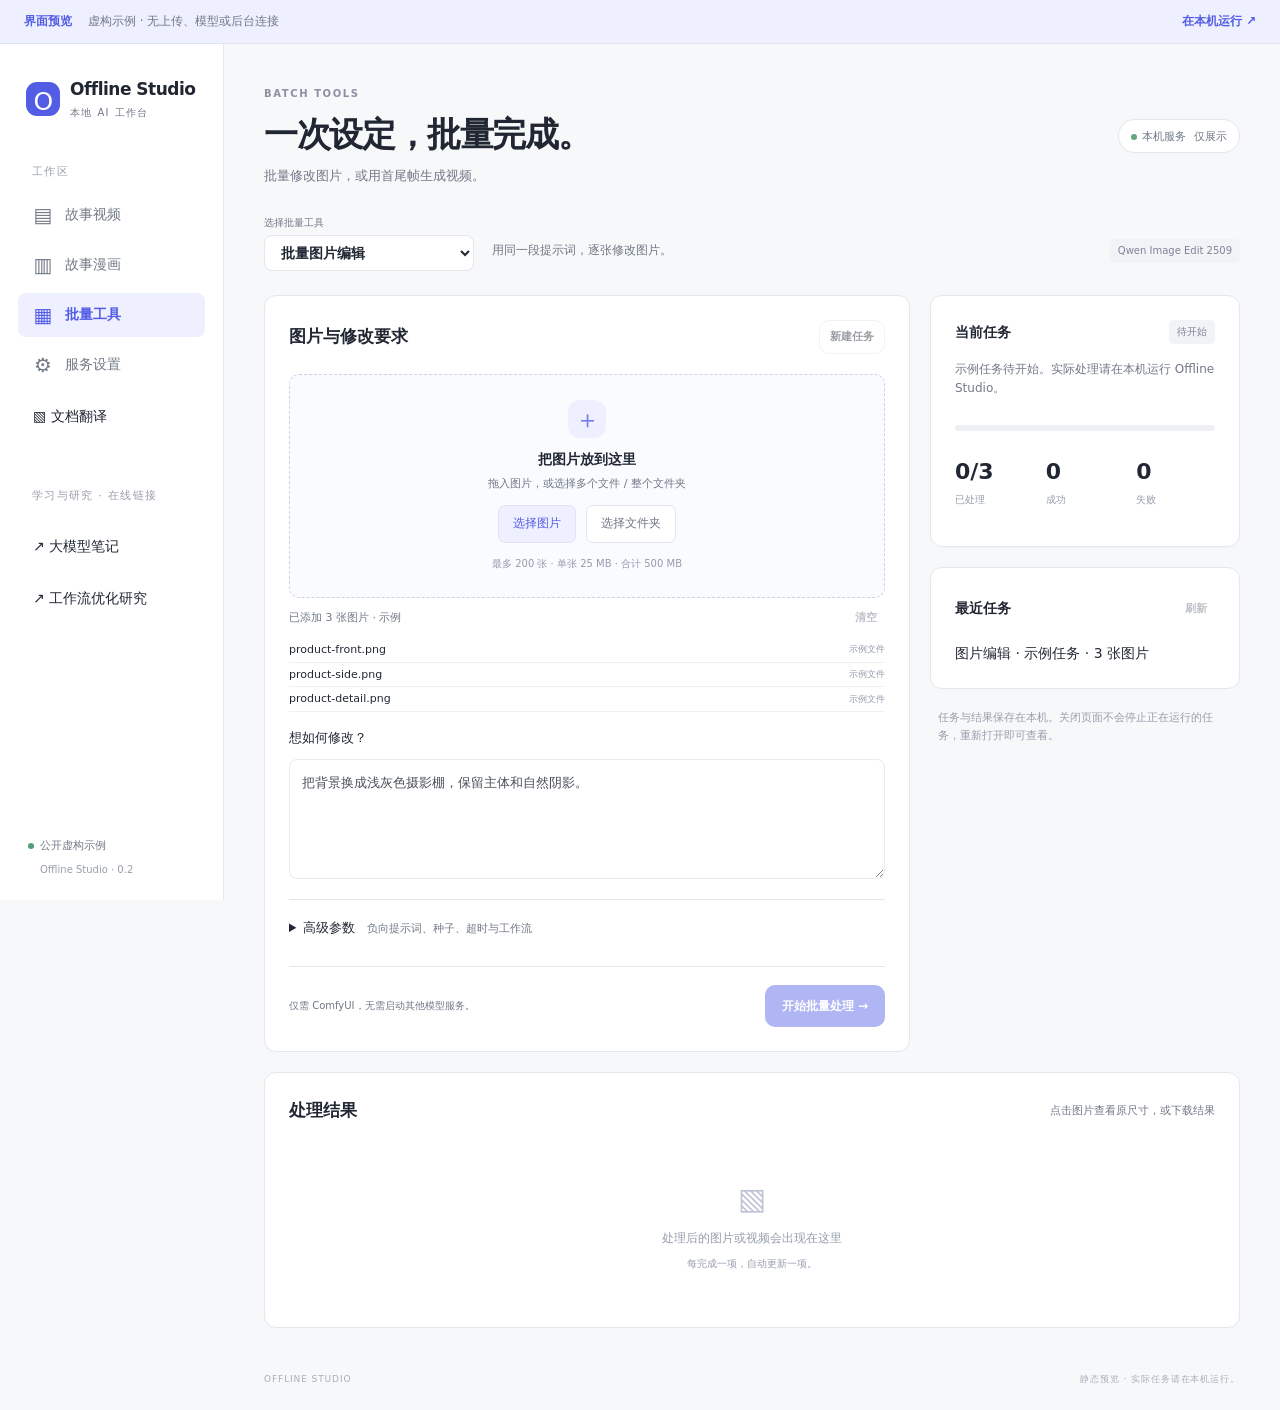
==== docs/index.html @ dab7712f "Own aggregate workspace and preview with pinned batch video backend" ====
<!doctype html>
<!-- Generated by scripts/build_ui_preview.py; edit the local UI or preview sources. -->
<html lang="zh-CN">
<head>
  <meta charset="utf-8">
  <meta name="viewport" content="width=device-width, initial-scale=1">
  <title>Offline Studio</title>
  <meta name="description" content="Offline Studio 统一工作台预览：故事漫画、故事视频、批量图片编辑与本机服务设置。使用公开示例，无上传或模型请求。">
  <meta http-equiv="Content-Security-Policy" content="default-src 'none'; script-src 'self'; style-src 'self'; img-src 'self' data:; media-src 'self'; connect-src 'none'; form-action 'none'; base-uri 'none'">
  <link rel="stylesheet" href="style.css">
  <link rel="stylesheet" href="preview.css">
<link rel="stylesheet" href="studio.css"></head>
<body>
  <div class="preview-notice"><strong>界面预览</strong><span>虚构示例 · 无上传、模型或后台连接</span><a href="https://github.com/marsguo2049/offline-studio#start-on-windows">在本机运行 ↗</a></div>
  <noscript><p class="no-script">请启用 JavaScript 切换工作区。下面展示故事视频界面；真正处理任务请在本机运行项目。</p></noscript>
  <aside class="sidebar">
    <a class="brand" href="#story"><span class="brand-mark">O</span><span>Offline Studio<small>本地 AI 工作台</small></span></a>
    <p class="nav-caption">工作区</p>
    <nav aria-label="工作区">
      <button class="nav-item active" data-view="story" aria-current="page"><span aria-hidden="true">▤</span>故事视频</button>
      <button class="nav-item" data-view="comic"><span aria-hidden="true">▥</span>故事漫画</button>
      <button class="nav-item" data-view="batch"><span aria-hidden="true">▦</span>批量工具</button>
      <button class="nav-item" data-view="settings"><span aria-hidden="true">⚙</span>服务设置</button>
    <a class="nav-item studio-link" href="translate.html">▧ 文档翻译</a>
<p class="nav-caption">学习与研究 · 在线链接</p>
<a class="nav-item studio-link" href="https://github.com/marsguo2049/my-llm" target="_blank" rel="noopener">↗ 大模型笔记</a>
<a class="nav-item studio-link" href="https://github.com/marsguo2049/multi-model-workflow-optimization" target="_blank" rel="noopener">↗ 工作流优化研究</a></nav>
    <div class="sidebar-footer"><span class="local-dot"></span>公开虚构示例<small>Offline Studio · 0.2</small></div>
  </aside>
  <div class="workspace">
  <header class="topbar">
    <div>
      <p class="eyebrow" id="view-eyebrow">STORY TO VIDEO</p>
      <h1 id="view-title">把故事，变成画面。</h1>
      <p class="subtitle" id="view-subtitle">从一个想法开始，在本机完成分镜与视频。</p>
    </div>
    <button class="offline-badge" id="go-settings"><span></span>本机服务 <span id="service-summary">仅展示</span></button>
  </header>

  <main>
    <div id="view-settings" class="hidden">
    <section class="panel" id="services-panel">
      <div class="section-heading">
        <div><h2>连接本机服务</h2></div>
        <button disabled class="secondary" id="refresh-services">重新检测</button>
      </div>
      <div class="service-settings">
        <label>LM Studio 地址<input disabled id="lm-url" value="http://127.0.0.1:1234/v1"></label>
        <label>ComfyUI 地址<input disabled id="comfy-url" value="http://127.0.0.1:8188"></label>
        <label>本地文字模型<select disabled id="lm-model"><option value="">等待检测</option></select></label>
      </div>
      <div class="status-grid">
        <article class="status-card" id="lm-status"><strong>LM Studio</strong><p>尚未检测</p></article>
        <article class="status-card" id="comfy-status"><strong>ComfyUI</strong><p>尚未检测</p></article>
        <article class="status-card" id="ocr-status"><strong>离线文档</strong><p>尚未检测</p></article>
      </div>
      <p class="hint">推荐顺序：先用 LM Studio 分析并生成分镜，自动卸载文字模型后，再让 ComfyUI 开始生成。</p>
    </section>
    </div>
    <div id="view-story">
    <div class="workflow-strip" role="tablist" aria-label="故事视频演示阶段"><button id="story-tab-input" type="button" role="tab" data-story-stage="input" aria-controls="story-stage-input" aria-selected="true" tabindex="0" class="active">1　输入故事</button><button id="story-tab-plan" type="button" role="tab" data-story-stage="plan" aria-controls="story-stage-plan" aria-selected="false" tabindex="-1" class="">2　分析与分镜</button><button id="story-tab-output" type="button" role="tab" data-story-stage="output" aria-controls="story-stage-output" aria-selected="false" tabindex="-1" class="">3　生成与导出</button></div><p class="hint preview-stage-hint">展示模式 · 三个阶段均可直接查看，无需创建任务。</p><div id="story-stage-input" role="tabpanel" aria-labelledby="story-tab-input" tabindex="0" class="">
    <section class="panel">
      <div class="section-heading"><div><h2>开始一个故事</h2></div><span class="hint">文档或文字，任选一种</span></div>
      <div class="two-columns">
        <div class="input-card">
          <h3>上传本地文档</h3>
          <p>PDF、DOCX、Markdown 或 TXT</p>
          <input disabled type="file" id="story-file" accept=".pdf,.docx,.md,.markdown,.txt">
          <button disabled id="upload-story">创建本地项目</button>
        </div>
        <div class="input-card">
          <h3>直接输入想法</h3>
          <textarea disabled id="story-text" rows="7" placeholder="例如：一名信使在暴雨夜穿过城市，把一封信交给多年未见的人……"></textarea>
          <button disabled id="create-text">用这段文字创建项目</button>
        </div>
      </div>
      <details class="reference-details"><summary>视觉参考图 <span class="hint">可选 · 保持人物与画风一致</span></summary>
      <div class="input-card reference-card">
        <div>
          <h3>单张视觉参考图（可选）</h3>
          <p>支持 PNG、JPG/JPEG 和 WebP。图片只保存在项目目录中；生成新场景时由 Qwen Image Edit 直接读取，用来保持人物、服装、物件或画风。</p>
          <input disabled type="file" id="reference-image" accept="image/png,image/jpeg,image/webp,.png,.jpg,.jpeg,.webp">
          <button disabled class="secondary" id="attach-reference">添加或替换当前项目的参考图</button>
        </div>
        <div class="reference-preview-shell">
          <img id="reference-preview" class="hidden" alt="当前参考图">
          <p id="reference-status" class="hint">尚未选择参考图；不上传时保持原来的纯文字生成方式。</p>
        </div>
      </div>
      </details>
      <div class="project-picker">
        <label>当前本地项目<select disabled id="project-select"><option value="">尚未创建项目</option></select></label>
        <span id="project-path"></span>
      </div>
    </section>

    </div><div id="story-stage-plan" role="tabpanel" aria-labelledby="story-tab-plan" tabindex="0" class="hidden"><section class="panel" id="analysis-panel">
      <div class="section-heading"><div><span class="step">03</span><h2>故事分析与时长建议</h2></div></div>
      <div id="workflow-error" class="warnings hidden"></div>
      <div id="analysis-empty" class="empty-state hidden">
        <p>LM Studio 将在本机读取故事，提取关键事件并推荐三个视频长度；参考图不会发送到云端。</p>
        <button disabled id="analyze-story">开始本地分析</button>
      </div>
      <div id="analysis-result">
        <div class="analysis-summary">
          <div><span>标题</span><strong id="analysis-title"></strong></div>
          <div><span>类型</span><strong id="analysis-genre"></strong></div>
          <p id="analysis-synopsis"></p>
          <p class="reason" id="analysis-reason"></p>
        </div>
        <div id="duration-options" class="duration-grid"></div>
        <div class="planning-settings">
          <label>最终时长（秒）<input disabled id="duration-seconds" type="number" min="15" max="180" step="5"></label>
          <label>画面比例<select disabled id="aspect-ratio"><option>16:9</option><option>9:16</option><option>1:1</option><option>4:3</option><option>3:4</option><option>21:9</option></select></label>
          <label>台词策略
            <select disabled id="dialogue-mode">
              <option value="auto">由模型判断（推荐）</option>
              <option value="none">不要台词或旁白</option>
              <option value="dialogue">需要台词或旁白</option>
            </select>
          </label>
          <label class="wide">补充画风要求<input disabled id="visual-style" placeholder="留空则由本地模型根据故事选择"></label>
        </div>
        <div class="button-row">
          <button disabled class="secondary" id="reanalyze-story">重新分析文档</button>
          <button disabled id="create-plan">确认时长，生成详细分镜</button>
        </div>
      </div>
    </section>

    <section class="panel" id="plan-panel">
      <div class="section-heading"><div><span class="step">04</span><h2>确认详细分镜</h2></div></div>
      <p class="hint">下方是公开虚构故事的分镜摘要。实际运行时，此处显示可审阅和修改的模型专用提示词与完整执行计划。</p>
      <textarea disabled id="plan-editor" class="code-editor" rows="24" spellcheck="false"></textarea>
      <div class="button-row">
        <button disabled class="secondary" id="save-plan">保存并校验修改</button>
        <button disabled id="start-generation">第二次确认：开始生成</button>
        <button disabled class="danger hidden" id="cancel-generation">当前步骤后停止</button>
      </div>
    </section>

    </div><div id="story-stage-output" role="tabpanel" aria-labelledby="story-tab-output" tabindex="0" class="hidden"><section class="panel" id="progress-panel">
      <div class="section-heading"><div><span class="step">05</span><h2>生成进度</h2></div></div>
      <div class="progress-shell"><div id="progress-bar"></div></div>
      <div class="progress-copy">
        <strong id="progress-percent">0%</strong>
        <p id="progress-message">等待开始</p>
      </div>
      <div class="metrics" id="progress-metrics"></div>
      <div id="warnings" class="warnings hidden"></div>
    </section>

    <section class="panel" id="results-panel">
      <div class="section-heading">
        <div><span class="step">06</span><h2>本地结果</h2></div>
        <button disabled class="secondary" id="open-folder">打开输出文件夹</button>
      </div>
      <div id="final-video"><p class="hint">以下是仓库已有的 10 秒单车公开样片，用于演示结果播放与下载；它与上方虚构故事的 30 秒分镜独立，不是该分镜的生成结果。</p>
      <video controls preload="none" poster="assets/bicycle-frame-0001.png" aria-label="公开单车示例视频"><source src="assets/bicycle-final-10s.mp4" type="video/mp4">浏览器不支持视频播放，请下载 MP4 查看。</video>
      <p><a class="preview-download" href="assets/bicycle-final-10s.mp4" download>下载公开样片 · MP4 / 10 秒 ↓</a></p></div>
      <h3>关键帧</h3>
      <div id="keyframe-gallery" class="gallery"><a href="assets/bicycle-frame-0001.png" target="_blank" rel="noopener"><img loading="lazy" src="assets/bicycle-frame-0001.png" alt="公开单车示例关键帧 1"></a><a href="assets/bicycle-frame-0002.png" target="_blank" rel="noopener"><img loading="lazy" src="assets/bicycle-frame-0002.png" alt="公开单车示例关键帧 2"></a><a href="assets/bicycle-frame-0003.png" target="_blank" rel="noopener"><img loading="lazy" src="assets/bicycle-frame-0003.png" alt="公开单车示例关键帧 3"></a></div>
      <h3>视频片段</h3>
      <div id="clip-list" class="clip-list"><p class="hint">本地运行后，此处列出逐段生成的视频。本预览提供上方合成样片供查看。</p></div>
    </section>
    </div>
    </div>
    <div id="view-comic" class="hidden">
      <div class="workflow-strip"><span class="active">1　输入故事</span><span>2　审阅分镜</span><span>3　生成与阅读</span></div>
      <div class="batch-layout">
        <section class="panel">
          <div class="section-heading"><div><h2>把故事画成漫画</h2></div><button disabled class="secondary" id="comic-new">新建漫画</button></div>
          <div id="comic-source-fields">
            <label>故事内容<textarea disabled id="comic-story" rows="5" maxlength="120000" placeholder="写下人物、事件和结局。模型会把故事拆成独立分格，保持叙事顺序。"></textarea></label>
            <label class="comic-file-label">或选择故事文档<input disabled id="comic-file" type="file" accept=".txt,.md,.markdown,.docx,.pdf"></label>
            <p class="hint" id="comic-source-note">选择文档时以文档为准；内容只保存在本机。</p>
            <details class="advanced"><summary>人物参考图 <span class="hint">可选 · 统一人物与画风</span></summary>
              <label class="comic-file-label">PNG / JPEG / WebP · 最多 25 MB<input disabled id="comic-reference" type="file" accept=".png,.jpg,.jpeg,.webp"></label>
              <p class="hint">参考图会居中裁切到选定画幅，请尽量使用相同比例并将主体放在中央。</p>
              <img id="comic-reference-preview" class="hidden" alt="漫画人物参考图">
            </details>
          </div>
          <div class="planning-settings comic-options" id="comic-planning-fields">
            <label>漫画格数<input disabled id="comic-count" type="number" min="2" max="16" value="6"></label>
            <label>每格画幅<select disabled id="comic-aspect"><option value="3:4">3:4 竖幅</option><option value="1:1">1:1 方形</option><option value="4:3">4:3 横幅</option><option value="16:9">16:9 宽幅</option><option value="9:16">9:16 长竖幅</option></select></label>
            <label class="comic-wide">画风要求<input disabled id="comic-style" value="清晰漫画线稿，柔和色彩，人物与服装保持一致" maxlength="1000"></label>
            <label class="checkbox-label comic-wide"><input disabled id="comic-unload" type="checkbox" checked>分镜完成后卸载文字模型，给生图腾出显存</label>
          </div>
          <div class="run-footer"><p class="hint">分镜使用 LM Studio；生图使用 Z-Image / Qwen。</p><button disabled id="comic-plan">生成漫画分镜 →</button></div>
          <p class="warnings hidden" id="comic-error" role="alert"></p>
        </section>
        <aside class="batch-aside">
          <section class="panel"><div class="section-heading"><div><h2>当前漫画</h2></div><span class="tag" id="comic-status">待开始</span></div>
            <p id="comic-message" role="status">输入故事，先生成可审阅的分镜。</p>
            <progress id="comic-progress" max="100" value="0" aria-label="漫画生成进度"></progress>
            <p class="hint" id="comic-metrics">尚未生成分格</p>
            <p class="warnings hidden" id="comic-warnings"></p>
            <div class="button-row"><button disabled class="danger hidden" id="comic-cancel">当前步骤后停止</button><button disabled class="secondary hidden" id="comic-open">打开漫画文件夹</button></div>
          </section>
          <section class="panel"><div class="section-heading"><div><h2>最近漫画</h2></div><button disabled class="text-button" id="comic-refresh">刷新</button></div><div id="comic-history" class="history-list"><p class="hint">还没有漫画项目</p></div></section>
          <p class="aside-note">先审阅分镜，再生成图片。中断后可以继续；已完成图片会保留在本机。</p>
        </aside>
      </div>
      <section id="comic-plan-panel" class="panel hidden">
        <div class="section-heading"><div><h2>审阅漫画分镜</h2></div><span id="comic-dirty" class="hint">已保存</span></div>
        <div id="comic-plan-fields">
          <label>漫画标题<input disabled id="comic-title" maxlength="120"></label>
          <details class="advanced"><summary>统一设定 <span class="hint">人物、画风和负向提示词</span></summary><div class="advanced-fields">
            <label>人物与连续性设定<textarea disabled id="comic-bible" rows="3" maxlength="4000"></textarea></label>
            <label>统一画风<input disabled id="comic-plan-style" maxlength="1000"></label>
            <label>负向提示词<textarea disabled id="comic-negative" rows="2" maxlength="2000"></textarea></label>
          </div></details>
          <div id="comic-panels" class="comic-plan-grid"></div>
        </div>
        <p class="hint">旁白和对白会排在图片下方，不让模型直接绘制中文。修改画面提示词后，该格及后续图片会重新生成；仅修改文字可直接更新阅读页。</p>
        <div class="button-row"><button disabled class="secondary" id="comic-save">保存分镜修改</button></div>
        <details class="advanced"><summary>生成参数</summary><div class="planning-settings comic-options"><label>基础种子<input disabled id="comic-seed" type="number" min="0" max="9007199254740975" value="1000"></label><label>单格超时（秒）<input disabled id="comic-timeout" type="number" min="1" max="86400" value="900"></label></div></details>
        <div class="run-footer"><p class="hint">首次无参考图用 Z-Image，后续用 Qwen 保持连续性。</p><button disabled id="comic-generate">确认分镜，生成漫画 →</button></div>
      </section>
      <section class="panel" id="comic-results-panel">
        <div class="section-heading"><div><h2>漫画阅读与导出</h2></div><div id="comic-exports" class="button-row"></div></div>
        <p class="hint">全部完成后可下载独立 HTML 阅读页和图片 ZIP；阅读页支持用浏览器打印为 PDF。</p>
        <div id="comic-results" class="comic-reader"><div class="empty-results">每完成一格，就会出现在这里。</div></div>
      </section>
    </div>
        <div id="view-batch" class="hidden">
      <div class="tool-strip"><label>选择批量工具<select id="batch-tool"><option value="image-edit">批量图片编辑</option><option value="first-last-video">批量首尾帧视频</option></select></label><p id="batch-tool-description">用同一段提示词，逐张修改图片。</p><span class="tag" id="batch-model">Qwen Image Edit 2509</span></div>
      <div class="batch-layout">
        <section class="panel batch-compose">
          <div class="section-heading"><div><h2 id="batch-compose-title">图片与修改要求</h2></div><button disabled class="secondary" id="batch-new">新建任务</button></div>
          <div id="batch-inputs">
            <div id="batch-video-inputs" class="hidden">
              <div class="two-columns">
                <div class="drop-zone" id="batch-first-drop"><h3>首帧</h3><p>每段视频的开始画面</p><div class="button-row"><label class="file-button">选择图片<input disabled id="batch-first-files" type="file" accept=".png,.jpg,.jpeg,.webp,.bmp,.gif,.tif,.tiff" multiple></label><label class="file-button secondary">选择文件夹<input disabled id="batch-first-folder" type="file" webkitdirectory multiple></label></div><div class="frame-selection-heading"><strong id="batch-first-count">尚未选择</strong></div><div id="batch-first-selection" class="selection-list frame-selection" aria-live="polite"></div></div>
                <div class="drop-zone" id="batch-last-drop"><h3>尾帧</h3><p>每段视频的结束画面</p><div class="button-row"><label class="file-button">选择图片<input disabled id="batch-last-files" type="file" accept=".png,.jpg,.jpeg,.webp,.bmp,.gif,.tif,.tiff" multiple></label><label class="file-button secondary">选择文件夹<input disabled id="batch-last-folder" type="file" webkitdirectory multiple></label></div><div class="frame-selection-heading"><strong id="batch-last-count">尚未选择</strong></div><div id="batch-last-selection" class="selection-list frame-selection" aria-live="polite"></div></div>
              </div>
              <p class="hint">首尾帧合计最多 200 张 · 单张 25 MB · 合计 500 MB。仅一侧选一张时，该图自动用于每一段视频。</p>
              <label>配对方式<select disabled id="batch-pairing"><option value="order">自然排序（2 排在 10 前）</option><option value="name">同名匹配（忽略扩展名及大小写）</option></select></label>
              <p class="hint">文件夹包含子文件夹中的图片。同名匹配要求每侧名称唯一；生成前请核对下方配对。</p>
              <div class="two-columns"><label>每段时长（秒）<input disabled id="batch-duration" type="number" min="1" max="30" step="0.1" value="5"></label><label>画面比例<select disabled id="batch-aspect"><option value="1:1 (Square)">1:1 方形</option><option value="16:9 (Widescreen)">16:9 横屏</option><option value="9:16 (Portrait Widescreen)">9:16 竖屏</option></select></label></div>
              <div class="two-columns"><label>分辨率（百万像素）<input disabled id="batch-megapixels" type="number" min="0.1" max="2" step="0.1" value="0.6"></label><label>采样步数<input disabled id="batch-steps" type="number" min="1" max="100" value="4"></label></div>
              <p class="hint">默认使用 4 步加速工作流。画面按所选比例居中裁切；时长与分辨率越大，显存和耗时越高。</p>
              <p id="batch-duration-hint" class="hint"></p>
              <div id="batch-pair-preview" class="selection-list" aria-live="polite"></div>
            </div>
            <div id="batch-drop" class="drop-zone">
              <span class="drop-icon" aria-hidden="true">＋</span><h3>把图片放到这里</h3><p>拖入图片，或选择多个文件 / 整个文件夹</p>
              <div class="button-row"><label class="file-button">选择图片<input disabled id="batch-files" type="file" accept=".png,.jpg,.jpeg,.webp,.bmp,.gif,.tif,.tiff" multiple></label><label class="file-button secondary">选择文件夹<input disabled id="batch-folder" type="file" webkitdirectory multiple></label></div>
              <small>最多 200 张 · 单张 25 MB · 合计 500 MB</small>
            </div>
            <div id="batch-selection-summary"><div class="selection-heading"><span id="batch-selection-count">尚未添加图片</span><button disabled class="text-button" id="batch-clear">清空</button></div>
            <div id="batch-selection" class="selection-list"></div></div>
            <label class="prompt-label"><span id="batch-prompt-label">想如何修改？</span><textarea disabled id="batch-prompt" rows="4" maxlength="20000" placeholder="例如：把背景换成浅灰色摄影棚，保留主体和自然阴影。所有图片都会使用这段要求。"></textarea></label>
            <details class="advanced"><summary>高级参数 <span class="hint">负向提示词、种子、超时与工作流</span></summary><div class="advanced-fields">
              <label id="batch-negative-field">负向提示词<textarea disabled id="batch-negative" rows="2" placeholder="不希望出现的内容（可选）"></textarea></label>
              <div class="two-columns"><label>基础种子<input disabled id="batch-seed" type="number" min="0" max="9007199254740792" value="43"></label><label>单项超时（秒）<input disabled id="batch-timeout" type="number" min="1" max="86400" value="900"></label></div>
              <label class="checkbox-label"><input disabled id="batch-increment" type="checkbox" checked>每项结果种子 +1</label>
              <label>自定义 API 工作流路径<input disabled id="batch-workflow" placeholder="留空使用内置 Qwen Image Edit 2509"></label>
              <p class="hint" id="batch-workflow-hint">自定义工作流需兼容现有 Qwen 节点。输出按任务单独保存，不会覆盖原图。</p>
            </div></details>
          </div>
          <div class="run-footer"><p class="hint">仅需 ComfyUI，无需启动其他模型服务。</p><button disabled id="batch-start">开始批量处理 <span aria-hidden="true">→</span></button></div>
          <p id="batch-error" class="warnings hidden" role="alert"></p>
        </section>
        <aside class="batch-aside">
          <section class="panel"><div class="section-heading"><div><h2>当前任务</h2></div><span class="tag" id="batch-status">待开始</span></div>
            <p id="batch-message" role="status">添加图片和修改要求，开始第一批处理。</p>
            <progress id="batch-progress" max="100" value="0" aria-label="批量任务进度"></progress>
            <div class="batch-stats"><div><strong id="batch-completed">0/0</strong><span>已处理</span></div><div><strong id="batch-succeeded">0</strong><span>成功</span></div><div><strong id="batch-failed">0</strong><span>失败</span></div></div>
            <div class="button-row"><button disabled class="danger hidden" id="batch-cancel">当前图片后停止</button><button disabled class="secondary hidden" id="batch-open">打开任务文件夹</button></div>
          </section>
          <section class="panel"><div class="section-heading"><div><h2>最近任务</h2></div><button disabled class="text-button" id="batch-refresh">刷新</button></div><div id="batch-history" class="history-list"><p class="hint">还没有批量任务</p></div></section>
          <p class="aside-note">任务与结果保存在本机。关闭页面不会停止正在运行的任务，重新打开即可查看。</p>
        </aside>
      </div>
      <section class="panel"><div class="section-heading"><div><h2>处理结果</h2></div><span class="hint">点击图片查看原尺寸，或下载结果</span></div><div id="batch-results" class="batch-results"><div class="empty-results"><span aria-hidden="true">▧</span><p>处理后的图片或视频会出现在这里</p><small>每完成一项，自动更新一项。</small></div></div></section>
    </div>

  </main>
  <footer class="page-footer">OFFLINE STUDIO <span>静态预览 · 实际任务请在本机运行。</span></footer>
  </div>

  <div id="toast" role="status"></div>
    <script src="preview.js"></script>
</body>
</html>
---- docs/style.css ----
:root {
  color-scheme: light;
  --bg: #f7f8fa;
  --panel: #ffffff;
  --panel-2: #f6f7f9;
  --line: #e3e6ec;
  --text: #202733;
  --muted: #707887;
  --accent: #525ce5;
  --accent-2: #454ed0;
  --warn: #9b651d;
  --danger: #bc3f48;
}
* { box-sizing: border-box; }
body {
  margin: 0;
  min-height: 100vh;
  background:
    radial-gradient(circle at 15% -10%, rgba(54,185,120,.18), transparent 36rem),
    linear-gradient(180deg, #f7f8fa, #f7f8fa);
  color: var(--text);
  font: 15px/1.6 system-ui, -apple-system, "Segoe UI", "Microsoft YaHei", sans-serif;
}
.topbar, main { width: min(1180px, calc(100% - 32px)); margin: auto; }
.topbar { padding: 54px 0 30px; display: flex; align-items: end; justify-content: space-between; gap: 24px; }
.eyebrow { margin: 0 0 8px; color: var(--accent); letter-spacing: .16em; font-size: 12px; font-weight: 700; }
h1 { margin: 0; font-size: clamp(34px, 5vw, 58px); letter-spacing: -.04em; line-height: 1; }
.subtitle { color: var(--muted); margin: 14px 0 0; font-size: 17px; }
.offline-badge { border: 1px solid #dce5df; background: #f4f8f5; color: #42604e; border-radius: 999px; padding: 9px 14px; white-space: nowrap; }
.offline-badge span { display: inline-block; width: 8px; height: 8px; margin-right: 8px; border-radius: 50%; background: var(--accent); box-shadow: 0 0 12px var(--accent); }
main { padding-bottom: 80px; }
.panel { background: rgba(19,26,24,.94); border: 1px solid var(--line); border-radius: 18px; padding: 26px; margin: 18px 0; box-shadow: 0 18px 55px rgba(0,0,0,.16); }
.section-heading { display: flex; align-items: center; justify-content: space-between; gap: 16px; margin-bottom: 22px; }
.section-heading > div { display: flex; align-items: center; gap: 12px; }
h2, h3 { margin: 0; }
h2 { font-size: 21px; }
h3 { font-size: 15px; }
.step { width: 34px; height: 34px; display: grid; place-items: center; border-radius: 10px; background: #eef0ff; color: var(--accent); font-weight: 750; }
.service-settings, .planning-settings { display: grid; grid-template-columns: repeat(3, 1fr); gap: 14px; }
label { display: grid; gap: 7px; color: var(--muted); font-size: 13px; }
input, select, textarea { width: 100%; border: 1px solid var(--line); border-radius: 10px; background: #ffffff; color: var(--text); padding: 11px 12px; font: inherit; outline: none; }
input:focus, select:focus, textarea:focus { border-color: var(--accent-2); box-shadow: 0 0 0 3px rgba(54,185,120,.12); }
textarea { resize: vertical; }
button { border: 0; border-radius: 10px; background: var(--accent); color: #ffffff; padding: 11px 17px; font: 700 14px/1.2 inherit; cursor: pointer; transition: .16s ease; }
button:hover { transform: translateY(-1px); filter: brightness(1.06); }
button:disabled { opacity: .45; cursor: wait; transform: none; }
button.secondary { background: #ffffff; color: var(--text); border: 1px solid #dfe3eb; }
button.danger { background: #fff2f2; color: #b53e49; border: 1px solid #f0d8db; }
.status-grid { display: grid; grid-template-columns: repeat(3, 1fr); gap: 14px; margin-top: 16px; }
.status-card { padding: 17px; border-radius: 12px; background: var(--panel-2); border: 1px solid var(--line); }
.status-card strong { display: block; margin-bottom: 6px; }
.status-card p { color: var(--muted); margin: 0; }
.status-card.ok { border-color: #cfe4d8; background: #f1f8f4; }
.status-card.bad { border-color: #ecdcc5; background: #fffbf4; }
.two-columns { display: grid; grid-template-columns: 1fr 1fr; gap: 16px; }
.input-card { padding: 20px; border: 1px solid var(--line); border-radius: 14px; background: var(--panel-2); }
.input-card p, .hint { color: var(--muted); }
.input-card input[type=file] { margin: 17px 0; }
.input-card button { margin-top: 13px; }
.reference-card { margin-top: 16px; display: grid; grid-template-columns: minmax(0, 1.4fr) minmax(240px, .6fr); gap: 22px; align-items: center; }
.reference-preview-shell { min-height: 160px; display: grid; place-items: center; padding: 12px; border: 1px dashed var(--line); border-radius: 12px; background: #ffffff; text-align: center; }
#reference-preview { display: block; width: 100%; max-height: 260px; object-fit: contain; border-radius: 9px; }
#reference-status { margin: 8px 0 0; overflow-wrap: anywhere; }
.project-picker { display: grid; grid-template-columns: minmax(260px, 1fr) 2fr; gap: 15px; align-items: end; margin-top: 18px; }
#project-path { color: var(--muted); overflow-wrap: anywhere; }
.empty-state { text-align: center; padding: 25px; border: 1px dashed var(--line); border-radius: 14px; }
.analysis-summary { background: var(--panel-2); border-radius: 13px; padding: 20px; }
.analysis-summary > div { display: inline-grid; margin-right: 32px; }
.analysis-summary span { color: var(--muted); font-size: 12px; }
.analysis-summary p { margin-bottom: 0; }
.analysis-summary .reason { color: var(--warn); }
.duration-grid { display: grid; grid-template-columns: repeat(3, 1fr); gap: 14px; margin: 18px 0; }
.duration-option { padding: 17px; border: 1px solid var(--line); border-radius: 13px; background: #ffffff; cursor: pointer; }
.duration-option.selected { border-color: var(--accent); background: #f1f8f4; }
.duration-option strong { display: block; font-size: 18px; }
.duration-option small { color: var(--muted); }
.wide { grid-column: span 1; }
.planning-settings { margin-bottom: 16px; }
.code-editor { min-height: 480px; font: 13px/1.55 Consolas, "Cascadia Mono", monospace; white-space: pre; }
.button-row { display: flex; gap: 10px; flex-wrap: wrap; margin-top: 14px; }
.progress-shell { height: 13px; border-radius: 999px; background: #f0f1f6; overflow: hidden; border: 1px solid var(--line); }
#progress-bar { width: 0; height: 100%; background: linear-gradient(90deg, var(--accent-2), var(--accent)); transition: width .35s ease; }
.progress-copy { display: flex; align-items: baseline; gap: 16px; margin-top: 12px; }
.progress-copy strong { font-size: 28px; color: var(--accent); }
.progress-copy p { margin: 0; color: var(--muted); }
.metrics { display: flex; gap: 10px; flex-wrap: wrap; margin-top: 12px; }
.metrics span { background: var(--panel-2); border: 1px solid var(--line); padding: 6px 10px; border-radius: 8px; color: var(--muted); }
.warnings { margin-top: 14px; padding: 13px; color: #98652d; background: #fff8ed; border: 1px solid #ecdcc5; border-radius: 10px; }
#final-video video { display: block; width: min(100%, 960px); border-radius: 13px; background: #000; margin-bottom: 22px; }
.gallery { display: grid; grid-template-columns: repeat(auto-fill, minmax(210px, 1fr)); gap: 12px; margin: 12px 0 24px; }
.gallery img { width: 100%; aspect-ratio: 16/9; object-fit: cover; border-radius: 10px; border: 1px solid var(--line); }
.clip-list { display: flex; flex-wrap: wrap; gap: 10px; }
.clip-list a { color: var(--accent); background: var(--panel-2); border: 1px solid var(--line); border-radius: 9px; padding: 8px 11px; text-decoration: none; }
.hidden { display: none !important; }
#toast { position: fixed; right: 22px; bottom: 22px; max-width: 460px; padding: 13px 16px; border-radius: 10px; background: #e9fff4; color: #0b2117; box-shadow: 0 12px 40px rgba(0,0,0,.3); opacity: 0; transform: translateY(12px); pointer-events: none; transition: .2s; white-space: pre-wrap; }
#toast.show { opacity: 1; transform: translateY(0); }
#toast.error { background: #ffe7e7; color: #3a1010; }
@media (max-width: 760px) {
  .topbar { align-items: start; flex-direction: column; }
  .service-settings, .status-grid, .two-columns, .duration-grid, .planning-settings { grid-template-columns: 1fr; }
  .reference-card { grid-template-columns: 1fr; }
  .project-picker { grid-template-columns: 1fr; }
  .panel { padding: 18px; }
}

/* Studio shell: quiet surfaces, one primary action, shared workspaces. */
body { background: var(--bg); font-size: 14px; }
button, input, select, textarea { font-family: inherit; }
button { font-size: 14px; font-weight: 600; line-height: 1.4; min-height: 42px; transition: background .15s; }
button:hover { transform: none; filter: brightness(.98); }
button:disabled { cursor: not-allowed; }
button:focus-visible, a:focus-visible, summary:focus-visible, .file-button:focus-within { outline: 3px solid #969dfa; outline-offset: 3px; }
a { color: var(--accent); }
h1 { font-size: clamp(25px, 3vw, 34px); letter-spacing: -.04em; line-height: 1.3; font-weight: 700; }
h2 { font-size: 17px; font-weight: 650; }
h3 { font-weight: 600; }
input, select, textarea { min-width: 0; font-size: 14px; border-radius: 8px; }
input:focus, select:focus, textarea:focus { box-shadow: 0 0 0 3px #525ce514; }
.sidebar { width: 224px; position: fixed; inset: 0 auto 0 0; display: flex; flex-direction: column; background: #fff; border-right: 1px solid var(--line); padding: 32px 18px 22px; z-index: 5; }
.brand { display: flex; align-items: center; gap: 10px; padding: 0 8px; text-decoration: none; color: var(--text); font-size: 17px; font-weight: 750; letter-spacing: -.03em; }
.brand small { display: block; color: var(--muted); font-size: 10px; font-weight: 400; letter-spacing: .14em; margin-top: 2px; }
.brand-mark { display: grid; place-items: center; width: 34px; height: 34px; border-radius: 11px; color: #fff; background: var(--accent); font-size: 25px; font-weight: 400; }
.nav-caption { font-size: 11px; color: #9a9faa; letter-spacing: .12em; padding-left: 14px; margin: 42px 0 12px; }
.sidebar nav { display: grid; gap: 6px; }
.nav-item { display: flex; align-items: center; gap: 12px; padding: 12px 15px; width: 100%; text-align: left; border-radius: 8px; background: transparent; color: #717986; font-weight: 500; }
.nav-item > span { font-size: 20px; line-height: 1; width: 20px; text-align: center; }
.nav-item.active { color: var(--accent); background: #eef0ff; font-weight: 650; }
.sidebar-footer { margin-top: auto; padding: 16px 10px 0; color: var(--muted); font-size: 11px; }
.sidebar-footer small { display: block; margin: 7px 0 0 12px; font-size: 10px; color: #989fa9; }
.local-dot { display: inline-block; width: 6px; height: 6px; border-radius: 50%; background: #4e9f78; margin-right: 6px; }
.workspace { margin-left: 224px; }
.topbar, main, .page-footer { width: min(1192px, calc(100% - 80px)); margin: auto; }
.topbar { padding: 42px 0 28px; align-items: center; gap: 16px; }
.eyebrow { color: #8b90a5; font-size: 10px; letter-spacing: .16em; margin-bottom: 10px; }
.subtitle { font-size: 13px; margin-top: 10px; }
.offline-badge { font-size: 11px; padding: 8px 12px; min-height: 34px; font-weight: 500; border-color: var(--line); color: var(--muted); background: #fff; }
.offline-badge > span:first-child { width: 6px; height: 6px; background: #64a481; box-shadow: none; margin-right: 5px; }
#service-summary { display: inline; width: auto; height: auto; background: none; box-shadow: none; border-radius: 0; color: var(--muted); margin: 0 0 0 5px; }
main { padding-bottom: 24px; }
.panel { background: #fff; border: 1px solid var(--line); box-shadow: 0 2px 3px #20273302; padding: 24px; border-radius: 12px; margin: 0 0 20px; min-width: 0; }
.section-heading { gap: 12px; margin-bottom: 20px; }
.section-heading .hint { font-size: 11px; }
.step { width: 28px; height: 28px; font-size: 11px; border-radius: 8px; }
.input-card { background: #fafbfc; border-radius: 10px; padding: 18px; }
.input-card p, .hint { font-size: 12px; }
.two-columns, .service-settings, .planning-settings { grid-template-columns: repeat(2, minmax(0, 1fr)); }
.service-settings { grid-template-columns: repeat(3, minmax(0, 1fr)); }
.status-card { padding: 14px; border-radius: 9px; font-size: 12px; }
.reference-details { margin-top: 18px; border-top: 1px solid var(--line); padding-top: 16px; }
summary { cursor: pointer; font-size: 13px; color: var(--text); padding: 4px 0; }
summary .hint { font-size: 11px; font-weight: 400; margin-left: 8px; }
.reference-preview-shell { background: #fff; }
.project-picker { grid-template-columns: minmax(0, 1fr); }
#project-path { font-size: 11px; }
.workflow-strip { display: flex; gap: 36px; border-bottom: 1px solid var(--line); margin-bottom: 24px; color: #9a9faa; font-size: 12px; }
.workflow-strip span { padding: 0 0 14px; }
.workflow-strip .active { color: var(--accent); border-bottom: 2px solid var(--accent); }
.tool-strip { display: flex; gap: 18px; align-items: center; margin: 0 0 24px; }
.tool-strip label { color: var(--muted); font-size: 10px; gap: 4px; }
.tool-strip select { width: 210px; background: #fff; font-weight: 600; padding: 8px 12px; }
.tool-strip p { color: var(--muted); font-size: 12px; margin: 16px 0 0; }
.tag { color: #7d8396; background: #f1f3f7; border-radius: 5px; padding: 4px 8px; font-size: 10px; white-space: nowrap; }
.tool-strip .tag { margin: 16px 0 0 auto; }
.batch-layout { display: grid; grid-template-columns: minmax(0, 1fr) 310px; gap: 20px; align-items: start; }
.batch-compose .section-heading button { padding: 5px 10px; min-height: 34px; font-size: 11px; }
.drop-zone { text-align: center; border: 1px dashed #cdd1e7; border-radius: 10px; background: #fafbff; padding: 25px 12px; }
.drop-zone.dragging { border-color: var(--accent); background: #eef0ff; }
.drop-icon { display: grid; place-items: center; width: 38px; height: 38px; border-radius: 12px; background: #eef0ff; color: #737be8; font-size: 25px; margin: 0 auto 10px; }
.drop-zone h3 { font-size: 14px; }
.drop-zone p { font-size: 11px; color: var(--muted); margin: 5px 0 12px; }
.drop-zone small { display: block; font-size: 10px; color: #949bac; margin-top: 13px; }
.drop-zone .button-row { justify-content: center; margin: 0; }
.file-button { position: relative; display: inline-flex; align-items: center; justify-content: center; min-height: 38px; padding: 8px 14px; color: var(--accent); background: #eef0ff; border: 1px solid #dfe2fa; border-radius: 7px; font-size: 12px; cursor: pointer; overflow: hidden; }
.file-button.secondary { background: #fff; color: var(--muted); border-color: var(--line); }
.file-button input[type="file"] { position: absolute; width: 1px; height: 1px; padding: 0; margin: -1px; overflow: hidden; clip: rect(0 0 0 0); clip-path: inset(50%); white-space: nowrap; opacity: 0; cursor: pointer; }
.selection-heading { display: flex; align-items: center; justify-content: space-between; min-height: 40px; font-size: 11px; color: var(--muted); }
.text-button { padding: 4px 8px; min-height: 34px; border: 0; background: transparent; color: var(--muted); font-size: 11px; }
.selection-list { max-height: 192px; overflow-y: auto; }
.selection-row { display: flex; align-items: center; gap: 8px; border-bottom: 1px solid #f0f1f5; padding: 3px 0; font-size: 11px; }
.selection-row > span { flex: 1; overflow-wrap: anywhere; }
.selection-row small { white-space: nowrap; color: #949bac; }
.selection-row button { font-size: 18px; }
.frame-selection-heading { display: flex; justify-content: space-between; margin-top: 12px; color: var(--muted); font-size: 10px; text-align: left; }
.frame-selection { max-height: 112px; margin-top: 4px; padding: 0 8px; border-radius: 6px; background: #fff; text-align: left; }
.frame-selection:empty { display: none; }
.prompt-label { color: var(--text); margin: 16px 0 20px; font-size: 13px; gap: 10px; }
textarea::placeholder, input::placeholder { color: #a0a5b1; }
.prompt-label textarea { font-size: 13px; line-height: 1.8; min-height: 120px; }
.advanced { border-top: 1px solid var(--line); padding-top: 14px; }
.advanced-fields { display: grid; gap: 14px; margin-top: 16px; }
.checkbox-label { display: flex; align-items: center; gap: 8px; }
.checkbox-label input { width: 16px; height: 16px; accent-color: var(--accent); }
.run-footer { margin-top: 24px; padding-top: 18px; border-top: 1px solid var(--line); display: flex; align-items: center; justify-content: space-between; gap: 12px; }
.run-footer .hint { font-size: 10px; margin: 0; }
.run-footer button { font-size: 12px; white-space: nowrap; }
.batch-aside .section-heading { margin-bottom: 16px; }
.batch-aside h2 { font-size: 14px; }
#batch-message { color: var(--muted); font-size: 12px; min-height: 40px; overflow-wrap: anywhere; }
progress { appearance: none; width: 100%; height: 6px; border: 0; background: #eff0f6; border-radius: 8px; overflow: hidden; accent-color: var(--accent); }
progress::-webkit-progress-bar { background: #eff0f6; }
progress::-webkit-progress-value { background: var(--accent); border-radius: 8px; }
progress::-moz-progress-bar { background: var(--accent); }
.batch-stats { display: grid; grid-template-columns: repeat(3, 1fr); gap: 12px; margin-top: 20px; }
.batch-stats > div { display: grid; gap: 2px; }
.batch-stats strong { font-size: 22px; font-weight: 600; }
.batch-stats span { font-size: 10px; color: #989fad; }
.batch-aside .button-row button { font-size: 11px; padding: 8px 10px; }
.history-list { max-height: 290px; overflow-y: auto; }
.history-item { width: 100%; display: grid; gap: 5px; border-radius: 0; padding: 12px 0; border-top: 1px solid #eff0f5; color: var(--text); background: transparent; text-align: left; }
.history-item strong { font-size: 11px; font-weight: 500; }
.history-item small { font-size: 10px; color: #9299a7; }
.aside-note { color: #969dab; font-size: 11px; padding: 0 8px; }
.batch-results { display: grid; grid-template-columns: repeat(auto-fill, minmax(180px, 1fr)); gap: 16px; }
.empty-results { grid-column: 1 / -1; text-align: center; color: #969dac; padding: 30px 10px; font-size: 12px; }
.empty-results > span { color: #bdc3d4; font-size: 30px; }
.empty-results p { margin: 6px 0; }
.empty-results small { font-size: 10px; }
.result-card { min-width: 0; border: 1px solid var(--line); border-radius: 9px; padding: 10px; }
.result-card img { width: 100%; aspect-ratio: 1; object-fit: contain; border-radius: 5px; background: #f7f8fa; }
.result-card strong { display: block; font-size: 11px; overflow-wrap: anywhere; margin-top: 8px; }
.result-links { display: flex; justify-content: space-between; gap: 8px; margin-top: 8px; font-size: 11px; }
.result-links a { text-decoration: none; padding: 5px 0; }
.result-error { font-size: 11px; overflow-wrap: anywhere; color: #b43d49; }
.tag[data-status=succeeded] { background: #eaf6ee; color: #38825b; }
.tag[data-status=failed], .tag[data-status=completed_with_errors] { background: #fff1ed; color: #b46447; }
.page-footer { display: flex; justify-content: space-between; padding: 0 0 24px; font-size: 9px; letter-spacing: .1em; color: #a6adba; }
.warnings { white-space: pre-wrap; overflow-wrap: anywhere; font-size: 12px; }
#toast { z-index: 20; max-width: min(460px, calc(100% - 32px)); }
@media (max-width: 1180px) {
  .sidebar { width: 200px; padding-inline: 12px; }
  .workspace { margin-left: 200px; }
  .topbar, main, .page-footer { width: calc(100% - 44px); }
  .batch-layout { grid-template-columns: minmax(0, 1fr) 270px; gap: 16px; }
  .panel { padding: 20px; }
  .tool-strip .tag { display: none; }
  .run-footer { align-items: stretch; flex-direction: column; }
}
@media (max-width: 960px) {
  .batch-layout { grid-template-columns: minmax(0, 1fr); }
  .batch-aside { display: grid; grid-template-columns: repeat(2, minmax(0, 1fr)); gap: 16px; }
  .batch-aside .panel { margin: 0; }
  .aside-note { grid-column: 1 / -1; margin: 0 0 20px; }
  .offline-badge { display: none; }
  .service-settings, .status-grid { grid-template-columns: 1fr; }
}
@media (max-width: 760px) {
  .sidebar { position: sticky; top: 0; width: 100%; padding: 12px 16px 0; border-right: 0; border-bottom: 1px solid var(--line); }
  .brand { padding: 0; font-size: 15px; gap: 8px; }
  .brand-mark { width: 28px; height: 28px; border-radius: 8px; font-size: 21px; }
  .brand small, .nav-caption, .sidebar-footer { display: none; }
  .sidebar nav { display: flex; gap: 6px; margin-top: 12px; }
  .nav-item { justify-content: center; padding: 10px 6px; border-radius: 7px 7px 0 0; font-size: 12px; min-height: 44px; gap: 6px; }
  .nav-item > span { font-size: 17px; width: 17px; }
  .workspace { margin-left: 0; }
  .topbar, main, .page-footer { width: calc(100% - 32px); }
  .topbar { padding: 26px 0 22px; gap: 8px; }
  .subtitle { font-size: 12px; }
  .eyebrow { font-size: 9px; margin-bottom: 8px; }
  .panel { padding: 18px; border-radius: 10px; margin-bottom: 16px; }
  .section-heading { flex-wrap: wrap; margin-bottom: 16px; }
  .two-columns, .planning-settings, .batch-aside { grid-template-columns: minmax(0, 1fr); }
  .reference-card { grid-template-columns: minmax(0, 1fr); }
  .tool-strip { flex-wrap: wrap; gap: 8px; margin-bottom: 16px; }
  .tool-strip p { margin: 0; font-size: 11px; }
  .tool-strip label, .tool-strip select { width: 100%; }
  input, select, textarea, .prompt-label textarea { font-size: 16px; }
  .workflow-strip { gap: 16px; font-size: 10px; justify-content: space-between; }
  .reference-details summary .hint, .advanced summary .hint { display: block; margin: 5px 0 0 16px; }
  .batch-results { grid-template-columns: repeat(2, minmax(0, 1fr)); gap: 10px; }
  .result-links { flex-wrap: wrap; }
  .drop-zone { padding: 22px 10px; }
  .file-button, .text-button, .result-links a { min-height: 44px; }
  .history-item { padding: 14px 0; }
  .run-footer button { min-height: 46px; }
  .code-editor { min-height: 320px; }
}
@media (prefers-reduced-motion: reduce) { * { transition: none !important; } }

.comic-file-label { margin: 16px 0 8px; }
.comic-options { margin-top: 18px; }
.comic-wide { grid-column: 1 / -1; }
#comic-reference-preview { max-width: 100%; max-height: 220px; object-fit: contain; border-radius: 8px; margin-top: 12px; }
#comic-message { color: var(--muted); overflow-wrap: anywhere; }
.comic-plan-grid, .comic-reader { display: grid; grid-template-columns: repeat(2, minmax(0, 1fr)); gap: 18px; margin-top: 18px; }
.comic-panel-editor { padding: 18px; border: 1px solid var(--line); border-radius: 10px; display: grid; gap: 12px; background: #fafbfc; }
.comic-panel-editor h3 { color: var(--accent); }
.comic-panel-editor label { color: var(--text); }
.comic-frame { margin: 0; border: 1px solid var(--line); border-radius: 10px; padding: 12px; align-self: start; min-width: 0; }
.comic-frame img { display: block; width: 100%; border-radius: 6px; }
.comic-frame p { white-space: pre-wrap; overflow-wrap: anywhere; margin: 10px 0; }
.comic-frame .comic-dialogue { font-weight: 600; }
.comic-frame .button-row { align-items: center; justify-content: space-between; }
.comic-frame a, #comic-exports a { font-size: 13px; text-decoration: none; display: inline-flex; align-items: center; min-height: 44px; }
#comic-exports { margin: 0; }
#comic-exports a { border: 1px solid var(--line); padding: 6px 12px; border-radius: 8px; }
.comic-frame button { font-size: 12px; }
@media(max-width:760px) { .comic-plan-grid, .comic-reader { grid-template-columns: minmax(0, 1fr); } }
@media(max-width:460px) { .nav-item > span { display: none; } }
---- docs/preview.css ----
/* The main stylesheet is generated from the local UI. Only preview framing lives here. */
body { padding-top: 44px; }
.preview-notice { position: fixed; top: 0; left: 0; right: 0; z-index: 30; min-height: 44px; display: flex; align-items: center; gap: 16px; padding: 10px 24px; background: #eef0ff; color: #707887; border-bottom: 1px solid #dfe2fa; font-size: 12px; }
.preview-notice strong { color: #525ce5; }
.preview-notice a { margin-left: auto; text-decoration: none; white-space: nowrap; font-weight: 600; }
.sidebar { top: 44px; }
.no-script { margin: 20px 24px 20px 248px; }
input:disabled, textarea:disabled, select:disabled { opacity: .8; cursor: default; }
button:disabled { cursor: default; }
.preview-example { color: #707887; font-size: 12px; overflow-wrap: anywhere; padding: 10px 0; border-bottom: 1px solid #eff0f5; }
.workflow-strip { gap: 24px; margin-bottom: 8px; }
.workflow-strip [role=tab] { padding: 0 0 14px; min-height: 44px; background: transparent; color: #707887; border-radius: 0; border-bottom: 2px solid transparent; font-size: 14px; font-weight: 500; }
.workflow-strip [role=tab].active { color: #525ce5; border-bottom-color: #525ce5; }
.preview-stage-hint { margin: 0 0 22px; }
[role=tabpanel]:focus-visible { outline: 2px solid #969dfa; outline-offset: 4px; }
.preview-complete #progress-bar { width: 100%; }
.preview-download { display: inline-block; min-height: 44px; padding: 9px 0; text-decoration: none; }
#view-story .duration-option { cursor: default; }
@media (max-width: 760px) {
  body { padding-top: 64px; }
  .preview-notice { min-height: 64px; padding: 8px 16px; gap: 4px 10px; flex-wrap: wrap; font-size: 11px; }
  .preview-notice > span { flex-basis: calc(100% - 80px); }
  .preview-notice a { margin-left: 0; }
  .sidebar { top: 64px; }
  .no-script { margin: 16px; }
  .workflow-strip { gap: 8px; }
  .workflow-strip [role=tab] { font-size: 12px; }
}
---- docs/studio.css ----
.studio-link{text-decoration:none;display:block;color:inherit}
.translation-layout{display:grid;grid-template-columns:minmax(280px,.85fr) minmax(360px,1.3fr);gap:24px;align-items:start}
.translation-layout .panel{margin-bottom:20px}
.studio-note{background:#f6f3ed;border-left:3px solid #bda578;padding:14px 18px;line-height:1.7}
.studio-log{white-space:pre-wrap;overflow-wrap:anywhere;max-height:340px;overflow:auto;background:#f4f5f3;padding:16px;border-radius:10px;font-size:12px;line-height:1.7}
.studio-jobs{display:grid;gap:8px;max-height:340px;overflow:auto}
.studio-jobs button{text-align:left;overflow-wrap:anywhere;white-space:normal}
.studio-actions{display:flex;flex-wrap:wrap;gap:8px;margin:20px 0}
.studio-actions button{flex:1 1 140px}
.studio-downloads{display:flex;gap:12px;flex-wrap:wrap}
.studio-downloads a{display:block;padding:12px 16px;background:#edf3eb;border-radius:8px;color:#31513b}
.studio-message{min-height:24px;line-height:1.6;overflow-wrap:anywhere}
.studio-file{margin:20px 0;max-width:100%}
.studio-tag{display:inline-block;padding:6px 10px;border:1px solid #deded6;border-radius:20px;font-size:12px}
@media(max-width:1050px){.translation-layout{grid-template-columns:1fr}}
@media(max-width:600px){.studio-actions button{flex-basis:100%}.studio-log{max-height:240px}}
@media(max-width:760px){.sidebar nav{overflow-x:auto;overscroll-behavior-x:contain}.sidebar .nav-item{flex:0 0 auto;width:auto;white-space:nowrap;padding-inline:12px}.translation-layout>*{min-width:0}}
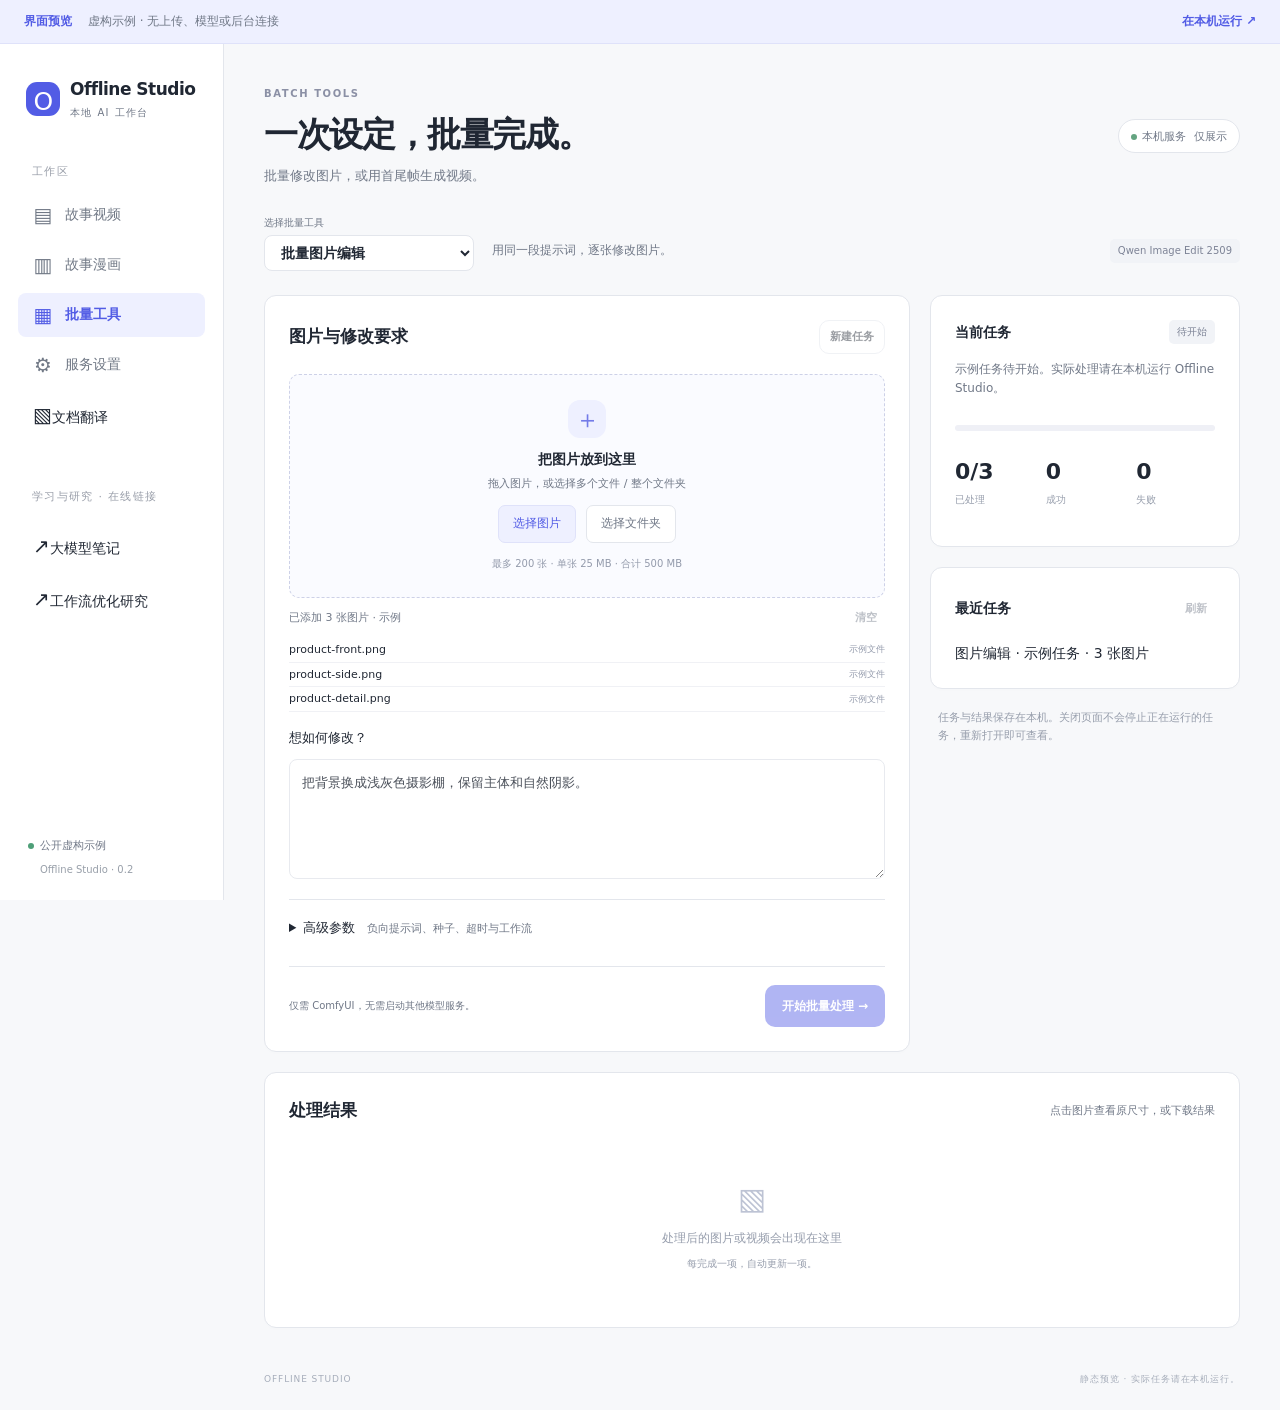
==== commit b3f845dc: "Keep sidebar icon and label spacing consistent" ====
--- a/docs/index.html
+++ b/docs/index.html
@@ -21,10 +21,10 @@
       <button class="nav-item" data-view="comic"><span aria-hidden="true">▥</span>故事漫画</button>
       <button class="nav-item" data-view="batch"><span aria-hidden="true">▦</span>批量工具</button>
       <button class="nav-item" data-view="settings"><span aria-hidden="true">⚙</span>服务设置</button>
-    <a class="nav-item studio-link" href="translate.html">▧ 文档翻译</a>
+    <a class="nav-item studio-link" href="translate.html"><span aria-hidden="true">▧</span>文档翻译</a>
 <p class="nav-caption">学习与研究 · 在线链接</p>
-<a class="nav-item studio-link" href="https://github.com/marsguo2049/my-llm" target="_blank" rel="noopener">↗ 大模型笔记</a>
-<a class="nav-item studio-link" href="https://github.com/marsguo2049/multi-model-workflow-optimization" target="_blank" rel="noopener">↗ 工作流优化研究</a></nav>
+<a class="nav-item studio-link" href="https://github.com/marsguo2049/my-llm" target="_blank" rel="noopener"><span aria-hidden="true">↗</span>大模型笔记</a>
+<a class="nav-item studio-link" href="https://github.com/marsguo2049/multi-model-workflow-optimization" target="_blank" rel="noopener"><span aria-hidden="true">↗</span>工作流优化研究</a></nav>
     <div class="sidebar-footer"><span class="local-dot"></span>公开虚构示例<small>Offline Studio · 0.2</small></div>
   </aside>
   <div class="workspace">
--- a/docs/studio.css
+++ b/docs/studio.css
@@ -15,3 +15,4 @@
 @media(max-width:1050px){.translation-layout{grid-template-columns:1fr}}
 @media(max-width:600px){.studio-actions button{flex-basis:100%}.studio-log{max-height:240px}}
 @media(max-width:760px){.sidebar nav{overflow-x:auto;overscroll-behavior-x:contain}.sidebar .nav-item{flex:0 0 auto;width:auto;white-space:nowrap;padding-inline:12px}.translation-layout>*{min-width:0}}
+.sidebar .nav-item>span{flex:0 0 20px}
